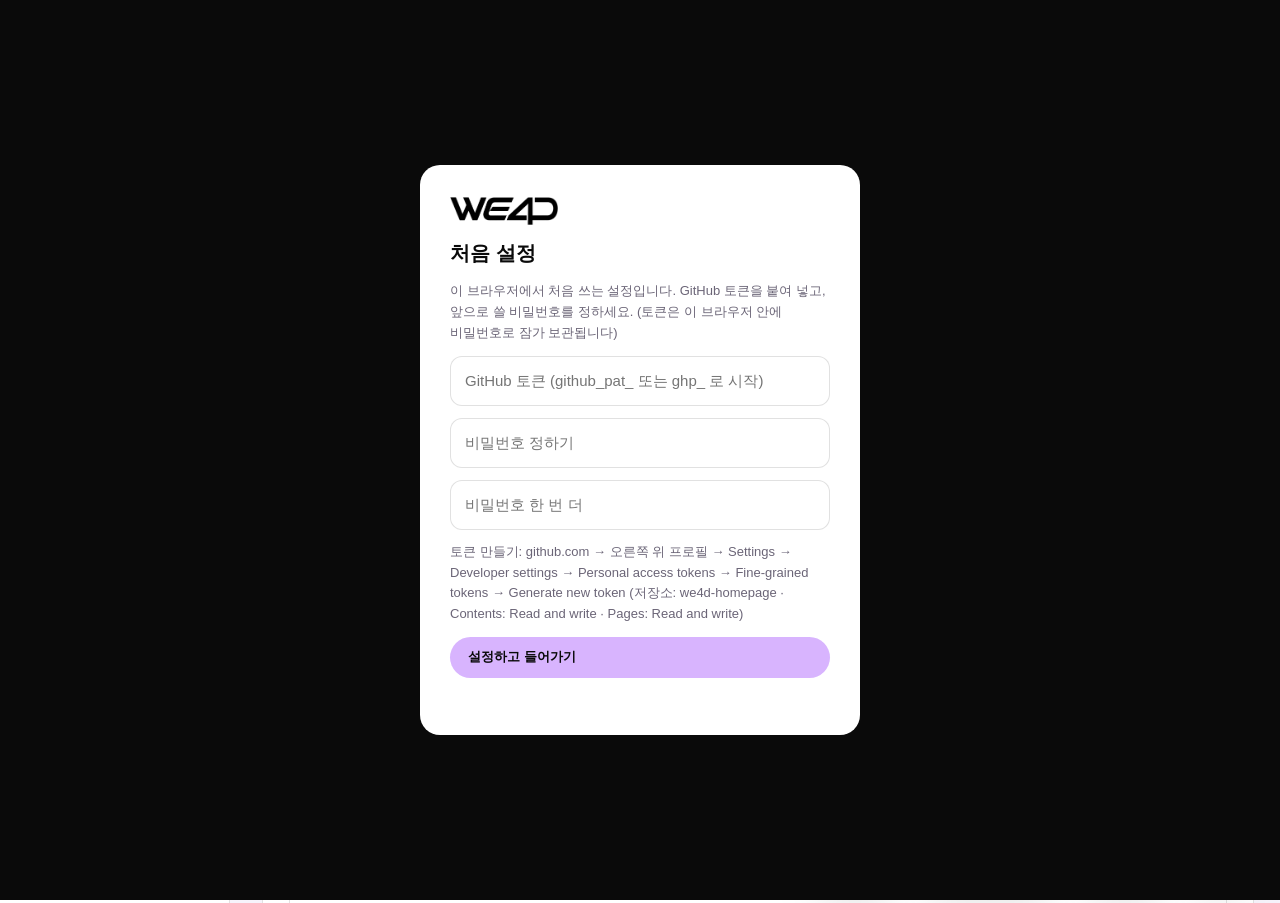
==== admin/index.html @ 21678bcb "WE4D 홈페이지 GitHub Pages 이전" ====
<!DOCTYPE html><html lang="ko"><head><meta charset="utf-8"><meta http-equiv="refresh" content="0; url=../admin.html"><meta name="robots" content="noindex"><title>관리 페이지</title></head><body><a href="../admin.html">관리 페이지로 이동</a></body></html>
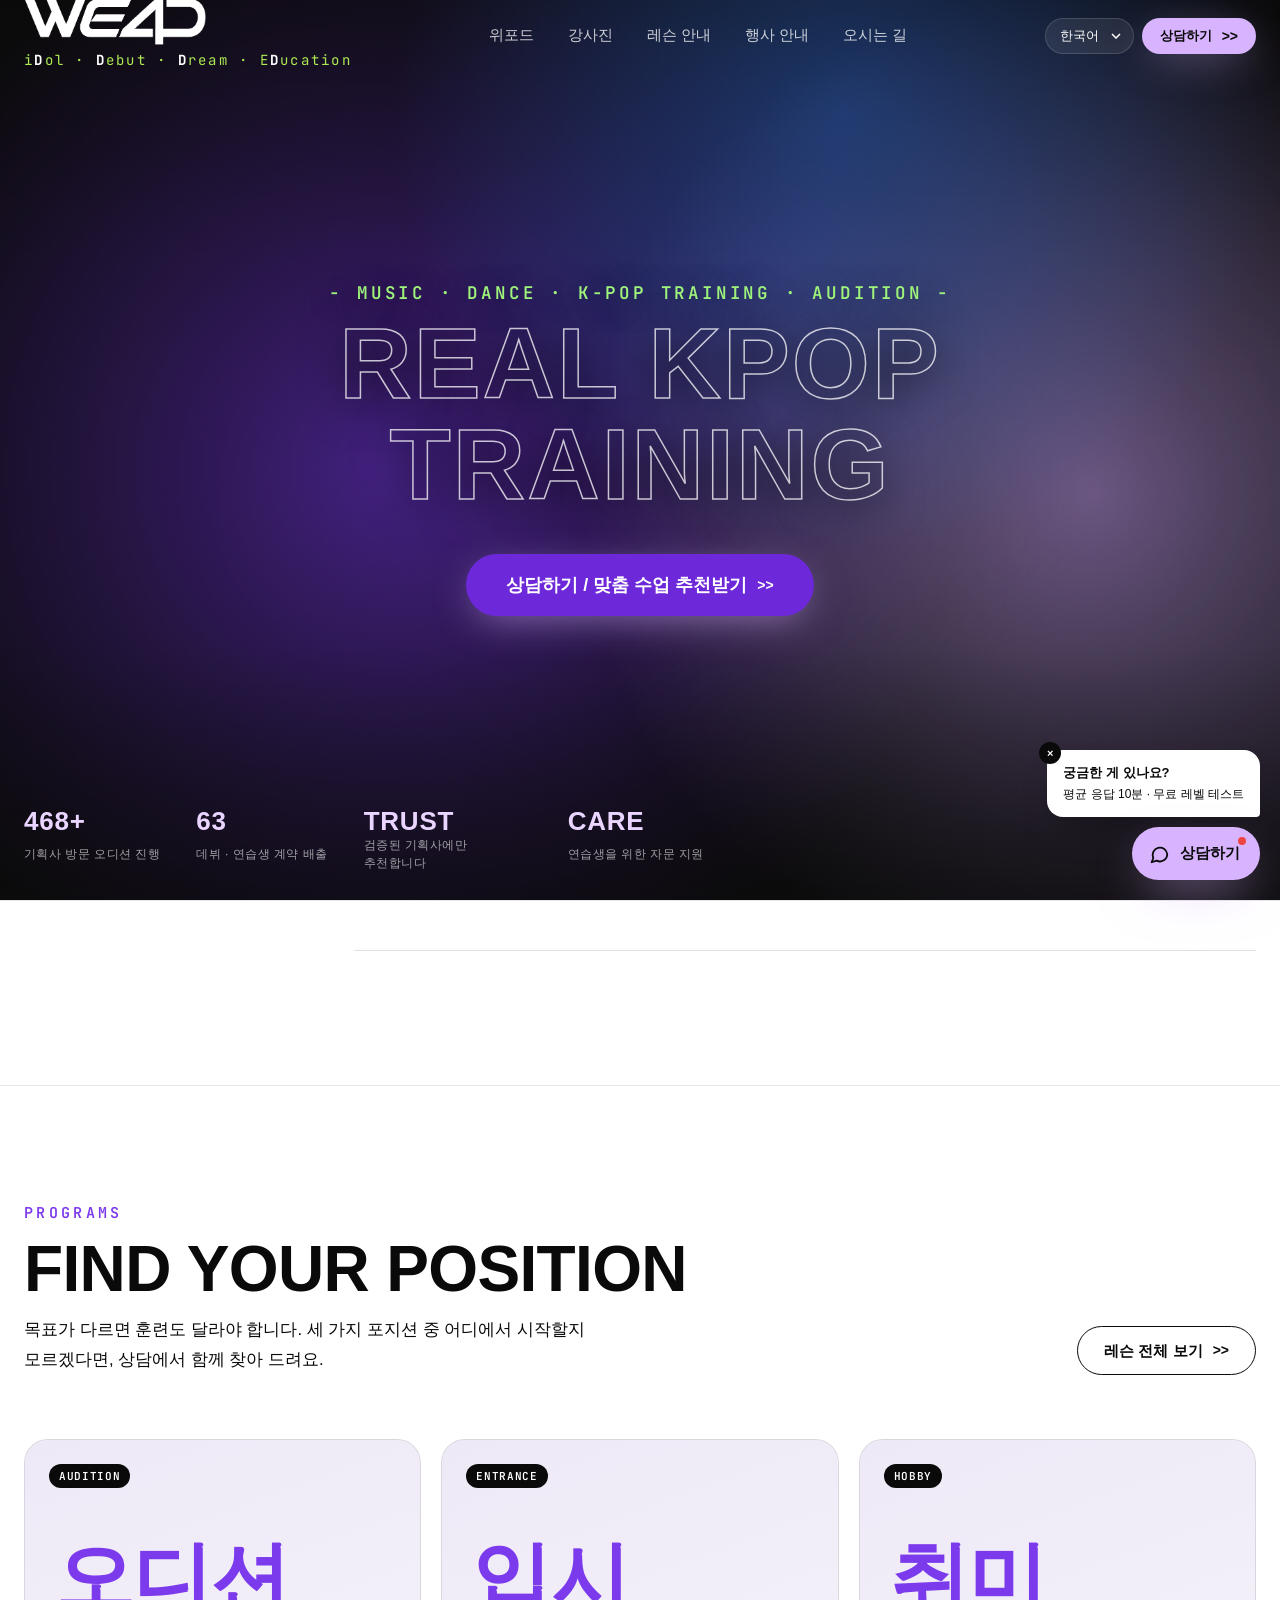
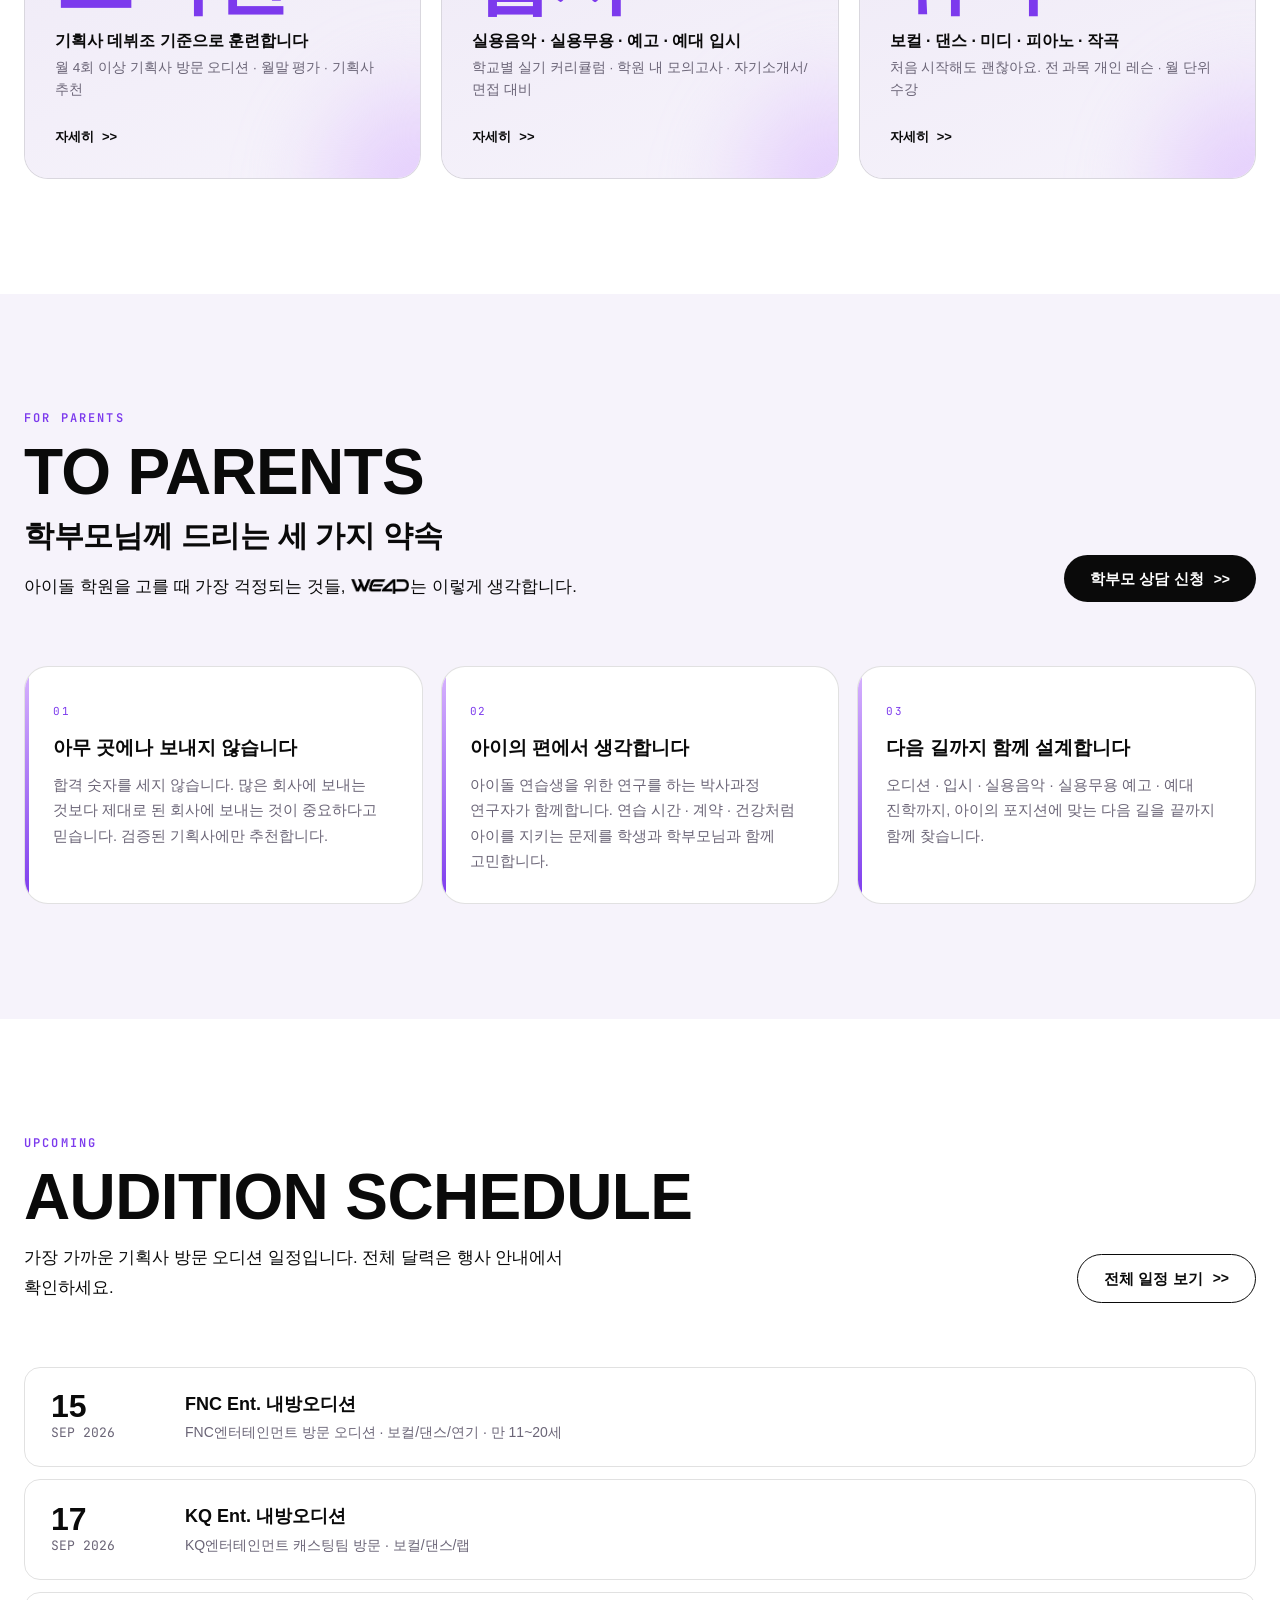
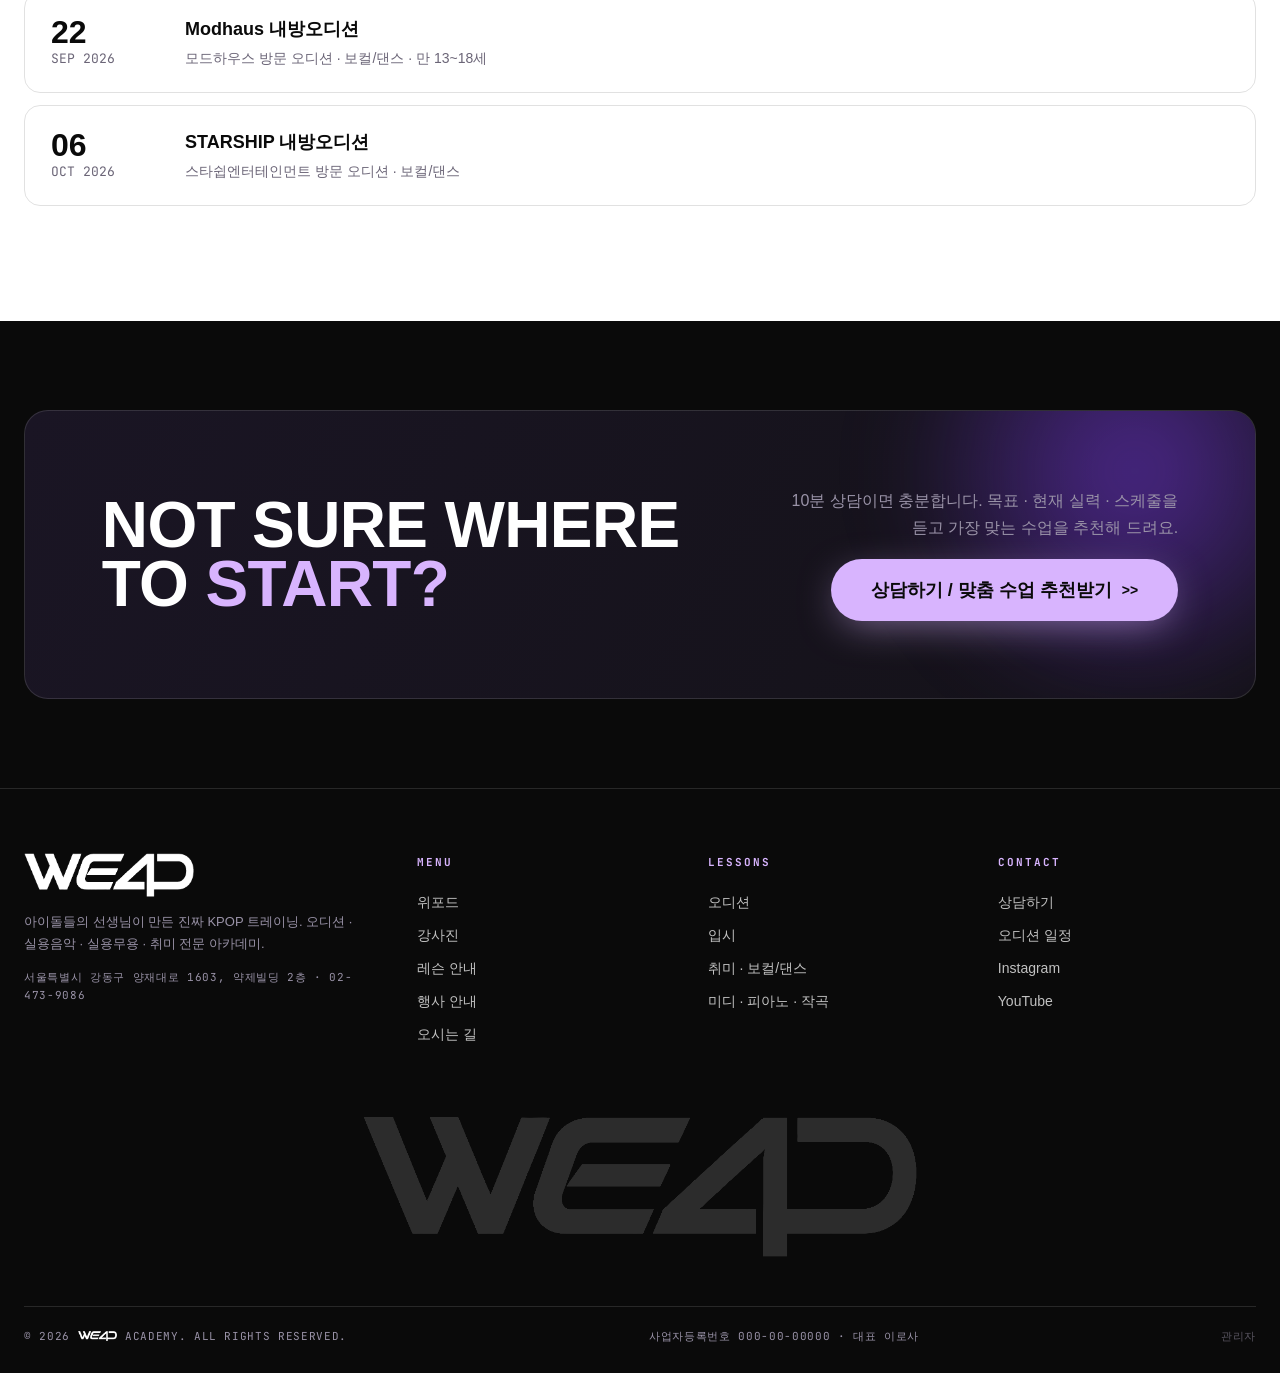
==== commit 1ff42cdf: "홈페이지 수정 2026-09-28 21:11" ====
--- a/admin/index.html
+++ b/admin/index.html
@@ -1 +1,2 @@
-<!DOCTYPE html><html lang="ko"><head><meta charset="utf-8"><meta http-equiv="refresh" content="0; url=../admin.html"><meta name="robots" content="noindex"><title>관리 페이지</title></head><body><a href="../admin.html">관리 페이지로 이동</a></body></html>
+<!DOCTYPE html><html lang="ko"><head><meta charset="utf-8"><meta http-equiv="refresh" content="0; url=../index.html?edit=1"><meta name="robots" content="noindex"><title>WE4D 관리</title></head>
+<body><a href="../index.html?edit=1">편집 화면으로 이동</a></body></html>
